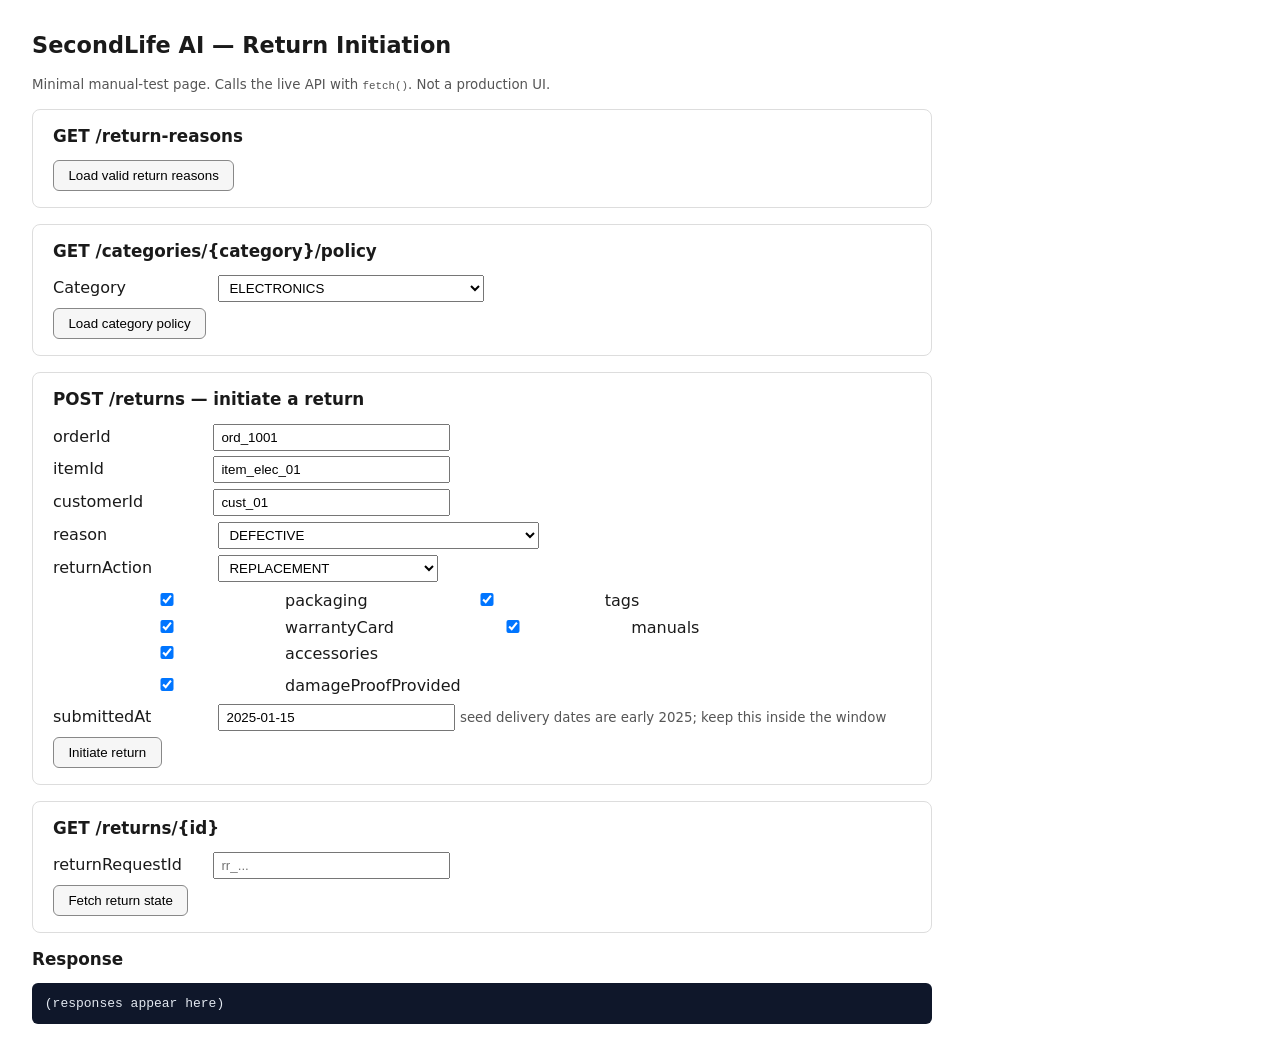
==== app/static/index.html @ 19097357 "first commit" ====
<!DOCTYPE html>
<html lang="en">
<head>
  <meta charset="utf-8" />
  <meta name="viewport" content="width=device-width, initial-scale=1" />
  <title>SecondLife AI — Return Initiation (manual test)</title>
  <style>
    body { font-family: system-ui, sans-serif; margin: 2rem; max-width: 900px; color: #1a1a1a; }
    h1 { font-size: 1.4rem; }
    section { border: 1px solid #ddd; border-radius: 8px; padding: 1rem 1.25rem; margin: 1rem 0; }
    h2 { font-size: 1.05rem; margin-top: 0; }
    label { display: inline-block; min-width: 160px; margin: 0.2rem 0; }
    input, select { padding: 0.25rem 0.4rem; min-width: 220px; }
    .row { margin: 0.35rem 0; }
    .checks label { min-width: 110px; }
    button { padding: 0.45rem 0.9rem; cursor: pointer; border-radius: 6px; border: 1px solid #888; background: #f6f6f6; }
    button:hover { background: #eee; }
    pre { background: #0f172a; color: #e2e8f0; padding: 0.8rem; border-radius: 6px; overflow: auto; max-height: 320px; }
    small { color: #555; }
  </style>
</head>
<body>
  <h1>SecondLife AI — Return Initiation</h1>
  <p><small>Minimal manual-test page. Calls the live API with <code>fetch()</code>. Not a production UI.</small></p>

  <section>
    <h2>GET /return-reasons</h2>
    <button onclick="getReasons()">Load valid return reasons</button>
  </section>

  <section>
    <h2>GET /categories/{category}/policy</h2>
    <div class="row">
      <label for="cat">Category</label>
      <select id="cat">
        <option>ELECTRONICS</option>
        <option>HOME_APPLIANCES</option>
        <option>FOOTWEAR</option>
        <option>MOBILES_LAPTOPS_ELECTRONICS</option>
        <option>CLOTHING_FOOTWEAR</option>
        <option>BOOKS</option>
        <option>HOME_KITCHEN_APPLIANCES</option>
        <option>GROCERY_PERISHABLES</option>
        <option>BEAUTY_PERSONAL_CARE</option>
        <option>SOFTWARE_VIDEO_GAMES_MUSIC</option>
      </select>
    </div>
    <button onclick="getPolicy()">Load category policy</button>
  </section>

  <section>
    <h2>POST /returns — initiate a return</h2>
    <div class="row"><label for="orderId">orderId</label><input id="orderId" value="ord_1001" /></div>
    <div class="row"><label for="itemId">itemId</label><input id="itemId" value="item_elec_01" /></div>
    <div class="row"><label for="customerId">customerId</label><input id="customerId" value="cust_01" /></div>
    <div class="row">
      <label for="reason">reason</label>
      <select id="reason">
        <option>DEFECTIVE</option>
        <option>DAMAGED_IN_TRANSIT</option>
        <option>MINOR_DEFECT</option>
        <option>COLOR_APPEARANCE_NOT_AS_EXPECTED</option>
        <option>WRONG_ITEM</option>
        <option>NOT_AS_DESCRIBED</option>
        <option>NO_LONGER_NEEDED</option>
        <option>SIZE_OR_FIT</option>
        <option>SPOILED_OR_EXPIRED</option>
      </select>
    </div>
    <div class="row">
      <label for="returnAction">returnAction</label>
      <select id="returnAction">
        <option>REPLACEMENT</option>
        <option>REFUND</option>
        <option>EXCHANGE</option>
      </select>
    </div>
    <div class="row checks">
      <label><input type="checkbox" id="packaging" checked /> packaging</label>
      <label><input type="checkbox" id="tags" checked /> tags</label>
      <label><input type="checkbox" id="warrantyCard" checked /> warrantyCard</label>
      <label><input type="checkbox" id="manuals" checked /> manuals</label>
      <label><input type="checkbox" id="accessories" checked /> accessories</label>
    </div>
    <div class="row">
      <label><input type="checkbox" id="damageProofProvided" checked /> damageProofProvided</label>
    </div>
    <div class="row">
      <label for="submittedAt">submittedAt</label>
      <input id="submittedAt" value="2025-01-15" />
      <small>seed delivery dates are early 2025; keep this inside the window</small>
    </div>
    <button onclick="postReturn()">Initiate return</button>
  </section>

  <section>
    <h2>GET /returns/{id}</h2>
    <div class="row"><label for="rrId">returnRequestId</label><input id="rrId" placeholder="rr_..." /></div>
    <button onclick="getReturn()">Fetch return state</button>
  </section>

  <h2>Response</h2>
  <pre id="out">(responses appear here)</pre>

  <script>
    const out = document.getElementById("out");
    function show(status, data) {
      out.textContent = "HTTP " + status + "\n" + JSON.stringify(data, null, 2);
    }
    async function call(method, url, body) {
      try {
        const opts = { method, headers: { "Content-Type": "application/json" } };
        if (body) opts.body = JSON.stringify(body);
        const res = await fetch(url, opts);
        const data = await res.json().catch(() => ({}));
        show(res.status, data);
        return { res, data };
      } catch (e) {
        out.textContent = "Request failed: " + e;
      }
    }
    function getReasons() { call("GET", "/return-reasons"); }
    function getPolicy() {
      const c = document.getElementById("cat").value;
      call("GET", "/categories/" + encodeURIComponent(c) + "/policy");
    }
    async function postReturn() {
      const body = {
        orderId: document.getElementById("orderId").value,
        itemId: document.getElementById("itemId").value,
        customerId: document.getElementById("customerId").value,
        reason: document.getElementById("reason").value,
        returnAction: document.getElementById("returnAction").value,
        validConditionConfirmed: {
          packaging: document.getElementById("packaging").checked,
          tags: document.getElementById("tags").checked,
          warrantyCard: document.getElementById("warrantyCard").checked,
          manuals: document.getElementById("manuals").checked,
          accessories: document.getElementById("accessories").checked
        },
        damageProofProvided: document.getElementById("damageProofProvided").checked,
        submittedAt: document.getElementById("submittedAt").value
      };
      const r = await call("POST", "/returns", body);
      if (r && r.data && r.data.returnRequestId) {
        document.getElementById("rrId").value = r.data.returnRequestId;
      }
    }
    function getReturn() {
      const id = document.getElementById("rrId").value;
      call("GET", "/returns/" + encodeURIComponent(id));
    }
  </script>
</body>
</html>
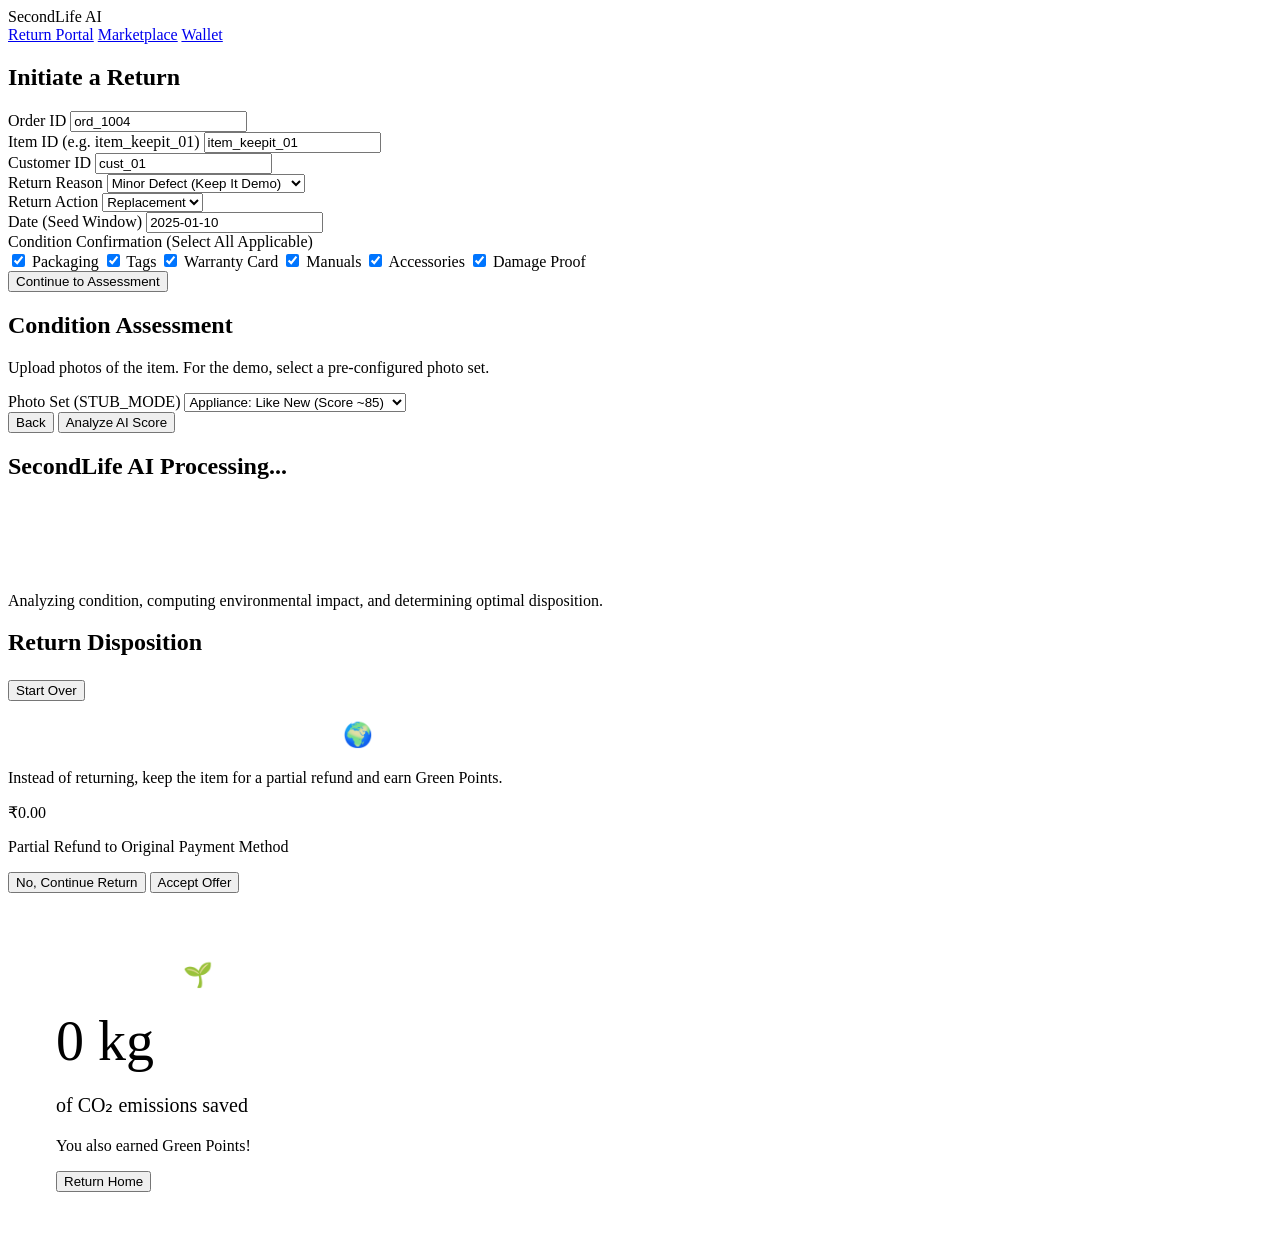
==== commit 48488870: "Complete backend implementation" ====
--- a/app/static/index.html
+++ b/app/static/index.html
@@ -3,153 +3,152 @@
 <head>
   <meta charset="utf-8" />
   <meta name="viewport" content="width=device-width, initial-scale=1" />
-  <title>SecondLife AI — Return Initiation (manual test)</title>
-  <style>
-    body { font-family: system-ui, sans-serif; margin: 2rem; max-width: 900px; color: #1a1a1a; }
-    h1 { font-size: 1.4rem; }
-    section { border: 1px solid #ddd; border-radius: 8px; padding: 1rem 1.25rem; margin: 1rem 0; }
-    h2 { font-size: 1.05rem; margin-top: 0; }
-    label { display: inline-block; min-width: 160px; margin: 0.2rem 0; }
-    input, select { padding: 0.25rem 0.4rem; min-width: 220px; }
-    .row { margin: 0.35rem 0; }
-    .checks label { min-width: 110px; }
-    button { padding: 0.45rem 0.9rem; cursor: pointer; border-radius: 6px; border: 1px solid #888; background: #f6f6f6; }
-    button:hover { background: #eee; }
-    pre { background: #0f172a; color: #e2e8f0; padding: 0.8rem; border-radius: 6px; overflow: auto; max-height: 320px; }
-    small { color: #555; }
-  </style>
+  <title>SecondLife AI — Return Portal</title>
+  <link href="https://fonts.googleapis.com/css2?family=Inter:wght@400;500;600&family=Outfit:wght@600;700&display=swap" rel="stylesheet">
+  <link rel="stylesheet" href="/static/css/styles.css" />
 </head>
 <body>
-  <h1>SecondLife AI — Return Initiation</h1>
-  <p><small>Minimal manual-test page. Calls the live API with <code>fetch()</code>. Not a production UI.</small></p>
+  <nav class="navbar">
+    <div class="brand">SecondLife <span>AI</span></div>
+    <div class="nav-links">
+      <a href="/" class="active">Return Portal</a>
+      <a href="/static/marketplace.html">Marketplace</a>
+      <a href="/static/wallet.html">Wallet</a>
+    </div>
+  </nav>
 
-  <section>
-    <h2>GET /return-reasons</h2>
-    <button onclick="getReasons()">Load valid return reasons</button>
-  </section>
+  <div class="container" id="app">
+    <div class="glass-panel" id="wizard-container">
+      
+      <!-- Step 1: Initiation -->
+      <div id="step-1" class="animate-fade-in">
+        <h2 class="mb-4">Initiate a Return</h2>
+        <div class="grid-2">
+          <div class="form-group">
+            <label>Order ID</label>
+            <input type="text" id="orderId" value="ord_1004" />
+          </div>
+          <div class="form-group">
+            <label>Item ID (e.g. item_keepit_01)</label>
+            <input type="text" id="itemId" value="item_keepit_01" />
+          </div>
+        </div>
+        <div class="grid-2">
+          <div class="form-group">
+            <label>Customer ID</label>
+            <input type="text" id="customerId" value="cust_01" />
+          </div>
+          <div class="form-group">
+            <label>Return Reason</label>
+            <select id="reason">
+              <option value="MINOR_DEFECT">Minor Defect (Keep It Demo)</option>
+              <option value="DEFECTIVE">Defective (Warehouse Demo)</option>
+              <option value="SIZE_OR_FIT">Size or Fit (Donation Demo)</option>
+            </select>
+          </div>
+        </div>
+        <div class="grid-2">
+          <div class="form-group">
+            <label>Return Action</label>
+            <select id="returnAction">
+              <option value="REPLACEMENT">Replacement</option>
+              <option value="REFUND">Refund</option>
+            </select>
+          </div>
+          <div class="form-group">
+            <label>Date (Seed Window)</label>
+            <input type="text" id="submittedAt" value="2025-01-10" />
+          </div>
+        </div>
+        <div class="form-group mt-4">
+          <label>Condition Confirmation (Select All Applicable)</label>
+          <div class="checkbox-grid checks">
+            <label class="checkbox-label"><input type="checkbox" id="packaging" checked /> Packaging</label>
+            <label class="checkbox-label"><input type="checkbox" id="tags" checked /> Tags</label>
+            <label class="checkbox-label"><input type="checkbox" id="warrantyCard" checked /> Warranty Card</label>
+            <label class="checkbox-label"><input type="checkbox" id="manuals" checked /> Manuals</label>
+            <label class="checkbox-label"><input type="checkbox" id="accessories" checked /> Accessories</label>
+            <label class="checkbox-label"><input type="checkbox" id="damageProofProvided" checked /> Damage Proof</label>
+          </div>
+        </div>
+        <div class="mt-6 text-center">
+          <button class="btn btn-primary" onclick="initiateReturn()">Continue to Assessment</button>
+        </div>
+      </div>
 
-  <section>
-    <h2>GET /categories/{category}/policy</h2>
-    <div class="row">
-      <label for="cat">Category</label>
-      <select id="cat">
-        <option>ELECTRONICS</option>
-        <option>HOME_APPLIANCES</option>
-        <option>FOOTWEAR</option>
-        <option>MOBILES_LAPTOPS_ELECTRONICS</option>
-        <option>CLOTHING_FOOTWEAR</option>
-        <option>BOOKS</option>
-        <option>HOME_KITCHEN_APPLIANCES</option>
-        <option>GROCERY_PERISHABLES</option>
-        <option>BEAUTY_PERSONAL_CARE</option>
-        <option>SOFTWARE_VIDEO_GAMES_MUSIC</option>
-      </select>
+      <!-- Step 2: Assessment -->
+      <div id="step-2" class="hidden animate-fade-in">
+        <h2 class="mb-4">Condition Assessment</h2>
+        <p class="mb-4 text-secondary">Upload photos of the item. For the demo, select a pre-configured photo set.</p>
+        <div class="form-group">
+          <label>Photo Set (STUB_MODE)</label>
+          <select id="photoSet">
+            <option value="photos_appl_likenew">Appliance: Like New (Score ~85)</option>
+            <option value="photos_elec_pristine">Electronics: Pristine (Score ~95)</option>
+            <option value="photos_foot_worn">Footwear: Worn/Dirty (Score ~20)</option>
+          </select>
+        </div>
+        <div class="mt-6 flex justify-between">
+          <button class="btn btn-outline" onclick="showStep(1)">Back</button>
+          <button class="btn btn-primary" onclick="submitAssessment()">Analyze AI Score</button>
+        </div>
+      </div>
+
+      <!-- Step 3: Processing -->
+      <div id="step-3" class="hidden animate-fade-in text-center">
+        <h2 class="mb-4">SecondLife AI Processing...</h2>
+        <div class="loader" style="margin: 2rem auto; width: 48px; height: 48px;"></div>
+        <p class="text-secondary">Analyzing condition, computing environmental impact, and determining optimal disposition.</p>
+      </div>
+
+      <!-- Step 4: Decision / Keep It Offer -->
+      <div id="step-4" class="hidden animate-fade-in">
+        <!-- Normal Decision View -->
+        <div id="decision-view" class="hidden text-center">
+          <h2 class="mb-4">Return Disposition</h2>
+          <div class="glass-panel" style="background: rgba(139, 92, 246, 0.1); border-color: var(--accent-purple);">
+            <h3 id="disposition-text" style="color: var(--accent-purple); font-size: 1.5rem;" class="mb-2"></h3>
+            <p id="decision-desc" class="text-secondary"></p>
+          </div>
+          <div class="mt-6">
+            <button class="btn btn-outline" onclick="location.reload()">Start Over</button>
+          </div>
+        </div>
+
+        <!-- Keep It Offer View -->
+        <div id="keep-it-view" class="hidden">
+          <div class="impact-card glass-panel animate-fade-in mb-6">
+            <h2 style="color: #fff">Wait! Keep It & Save the Planet 🌍</h2>
+            <p class="text-secondary mt-2">Instead of returning, keep the item for a partial refund and earn Green Points.</p>
+            <div class="impact-value" id="offer-amount">₹0.00</div>
+            <p>Partial Refund to Original Payment Method</p>
+          </div>
+          <div class="flex justify-between gap-4 mt-6">
+            <button class="btn btn-outline" style="flex:1" onclick="declineKeepIt()">No, Continue Return</button>
+            <button class="btn btn-success" style="flex:1" onclick="acceptKeepIt()">Accept Offer</button>
+          </div>
+        </div>
+      </div>
+
+      <!-- Step 5: Carbon Impact Card -->
+      <div id="step-5" class="hidden animate-fade-in">
+        <div class="impact-card glass-panel" style="padding: 3rem;">
+          <h2 style="color: #fff">Thank You! 🌱</h2>
+          <div class="impact-value" id="carbon-saved" style="font-size: 3.5rem;">0 kg</div>
+          <p style="font-size: 1.25rem;">of CO₂ emissions saved</p>
+          <div class="mt-6">
+            <p class="text-secondary">You also earned <span id="points-earned" style="color: var(--accent-green); font-weight: bold;"></span> Green Points!</p>
+          </div>
+          <div class="mt-6">
+            <button class="btn btn-outline" onclick="location.reload()">Return Home</button>
+          </div>
+        </div>
+      </div>
+
     </div>
-    <button onclick="getPolicy()">Load category policy</button>
-  </section>
+  </div>
 
-  <section>
-    <h2>POST /returns — initiate a return</h2>
-    <div class="row"><label for="orderId">orderId</label><input id="orderId" value="ord_1001" /></div>
-    <div class="row"><label for="itemId">itemId</label><input id="itemId" value="item_elec_01" /></div>
-    <div class="row"><label for="customerId">customerId</label><input id="customerId" value="cust_01" /></div>
-    <div class="row">
-      <label for="reason">reason</label>
-      <select id="reason">
-        <option>DEFECTIVE</option>
-        <option>DAMAGED_IN_TRANSIT</option>
-        <option>MINOR_DEFECT</option>
-        <option>COLOR_APPEARANCE_NOT_AS_EXPECTED</option>
-        <option>WRONG_ITEM</option>
-        <option>NOT_AS_DESCRIBED</option>
-        <option>NO_LONGER_NEEDED</option>
-        <option>SIZE_OR_FIT</option>
-        <option>SPOILED_OR_EXPIRED</option>
-      </select>
-    </div>
-    <div class="row">
-      <label for="returnAction">returnAction</label>
-      <select id="returnAction">
-        <option>REPLACEMENT</option>
-        <option>REFUND</option>
-        <option>EXCHANGE</option>
-      </select>
-    </div>
-    <div class="row checks">
-      <label><input type="checkbox" id="packaging" checked /> packaging</label>
-      <label><input type="checkbox" id="tags" checked /> tags</label>
-      <label><input type="checkbox" id="warrantyCard" checked /> warrantyCard</label>
-      <label><input type="checkbox" id="manuals" checked /> manuals</label>
-      <label><input type="checkbox" id="accessories" checked /> accessories</label>
-    </div>
-    <div class="row">
-      <label><input type="checkbox" id="damageProofProvided" checked /> damageProofProvided</label>
-    </div>
-    <div class="row">
-      <label for="submittedAt">submittedAt</label>
-      <input id="submittedAt" value="2025-01-15" />
-      <small>seed delivery dates are early 2025; keep this inside the window</small>
-    </div>
-    <button onclick="postReturn()">Initiate return</button>
-  </section>
-
-  <section>
-    <h2>GET /returns/{id}</h2>
-    <div class="row"><label for="rrId">returnRequestId</label><input id="rrId" placeholder="rr_..." /></div>
-    <button onclick="getReturn()">Fetch return state</button>
-  </section>
-
-  <h2>Response</h2>
-  <pre id="out">(responses appear here)</pre>
-
-  <script>
-    const out = document.getElementById("out");
-    function show(status, data) {
-      out.textContent = "HTTP " + status + "\n" + JSON.stringify(data, null, 2);
-    }
-    async function call(method, url, body) {
-      try {
-        const opts = { method, headers: { "Content-Type": "application/json" } };
-        if (body) opts.body = JSON.stringify(body);
-        const res = await fetch(url, opts);
-        const data = await res.json().catch(() => ({}));
-        show(res.status, data);
-        return { res, data };
-      } catch (e) {
-        out.textContent = "Request failed: " + e;
-      }
-    }
-    function getReasons() { call("GET", "/return-reasons"); }
-    function getPolicy() {
-      const c = document.getElementById("cat").value;
-      call("GET", "/categories/" + encodeURIComponent(c) + "/policy");
-    }
-    async function postReturn() {
-      const body = {
-        orderId: document.getElementById("orderId").value,
-        itemId: document.getElementById("itemId").value,
-        customerId: document.getElementById("customerId").value,
-        reason: document.getElementById("reason").value,
-        returnAction: document.getElementById("returnAction").value,
-        validConditionConfirmed: {
-          packaging: document.getElementById("packaging").checked,
-          tags: document.getElementById("tags").checked,
-          warrantyCard: document.getElementById("warrantyCard").checked,
-          manuals: document.getElementById("manuals").checked,
-          accessories: document.getElementById("accessories").checked
-        },
-        damageProofProvided: document.getElementById("damageProofProvided").checked,
-        submittedAt: document.getElementById("submittedAt").value
-      };
-      const r = await call("POST", "/returns", body);
-      if (r && r.data && r.data.returnRequestId) {
-        document.getElementById("rrId").value = r.data.returnRequestId;
-      }
-    }
-    function getReturn() {
-      const id = document.getElementById("rrId").value;
-      call("GET", "/returns/" + encodeURIComponent(id));
-    }
-  </script>
+  <script src="/static/js/api.js"></script>
+  <script src="/static/js/wizard.js"></script>
 </body>
 </html>
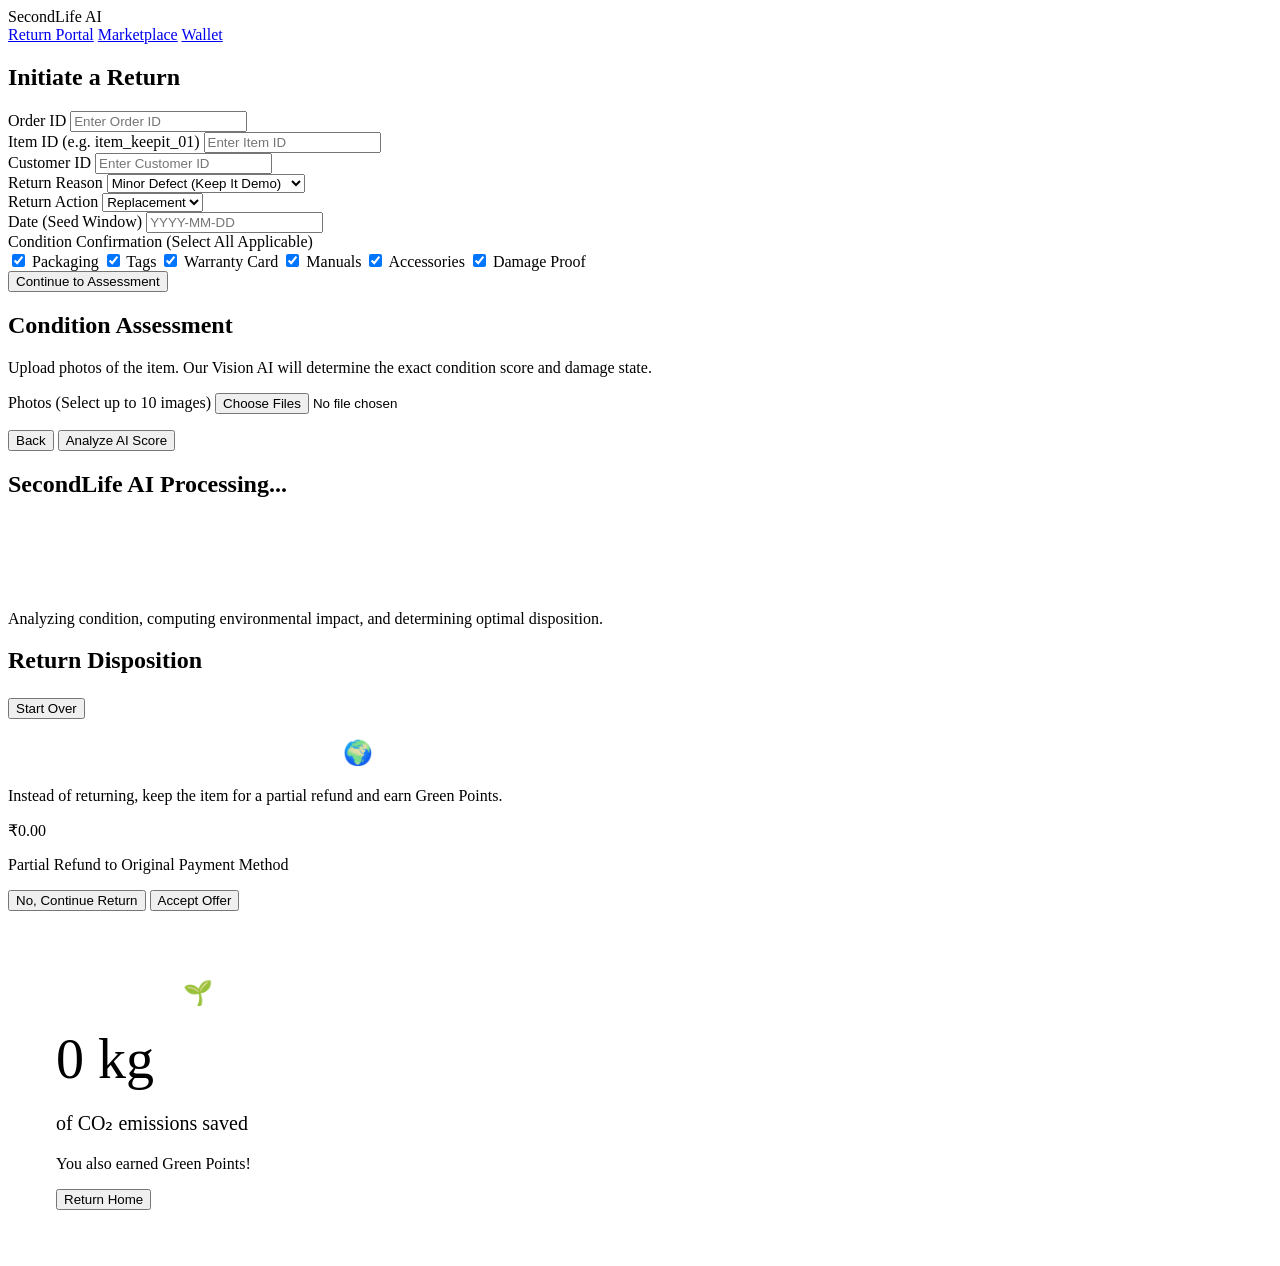
==== commit f8f46492: "feat: integrate live gpt-4o-mini vision models, add photo upload UI, and fix test suite" ====
--- a/app/static/index.html
+++ b/app/static/index.html
@@ -26,17 +26,17 @@
         <div class="grid-2">
           <div class="form-group">
             <label>Order ID</label>
-            <input type="text" id="orderId" value="ord_1004" />
+            <input type="text" id="orderId" placeholder="Enter Order ID" />
           </div>
           <div class="form-group">
             <label>Item ID (e.g. item_keepit_01)</label>
-            <input type="text" id="itemId" value="item_keepit_01" />
+            <input type="text" id="itemId" placeholder="Enter Item ID" />
           </div>
         </div>
         <div class="grid-2">
           <div class="form-group">
             <label>Customer ID</label>
-            <input type="text" id="customerId" value="cust_01" />
+            <input type="text" id="customerId" placeholder="Enter Customer ID" />
           </div>
           <div class="form-group">
             <label>Return Reason</label>
@@ -57,7 +57,7 @@
           </div>
           <div class="form-group">
             <label>Date (Seed Window)</label>
-            <input type="text" id="submittedAt" value="2025-01-10" />
+            <input type="text" id="submittedAt" placeholder="YYYY-MM-DD" />
           </div>
         </div>
         <div class="form-group mt-4">
@@ -79,14 +79,11 @@
       <!-- Step 2: Assessment -->
       <div id="step-2" class="hidden animate-fade-in">
         <h2 class="mb-4">Condition Assessment</h2>
-        <p class="mb-4 text-secondary">Upload photos of the item. For the demo, select a pre-configured photo set.</p>
+        <p class="mb-4 text-secondary">Upload photos of the item. Our Vision AI will determine the exact condition score and damage state.</p>
         <div class="form-group">
-          <label>Photo Set (STUB_MODE)</label>
-          <select id="photoSet">
-            <option value="photos_appl_likenew">Appliance: Like New (Score ~85)</option>
-            <option value="photos_elec_pristine">Electronics: Pristine (Score ~95)</option>
-            <option value="photos_foot_worn">Footwear: Worn/Dirty (Score ~20)</option>
-          </select>
+          <label>Photos (Select up to 10 images)</label>
+          <input type="file" id="photos" accept="image/jpeg,image/png,image/webp" multiple />
+          <div id="photo-preview" style="display: flex; gap: 0.5rem; margin-top: 1rem; flex-wrap: wrap;"></div>
         </div>
         <div class="mt-6 flex justify-between">
           <button class="btn btn-outline" onclick="showStep(1)">Back</button>
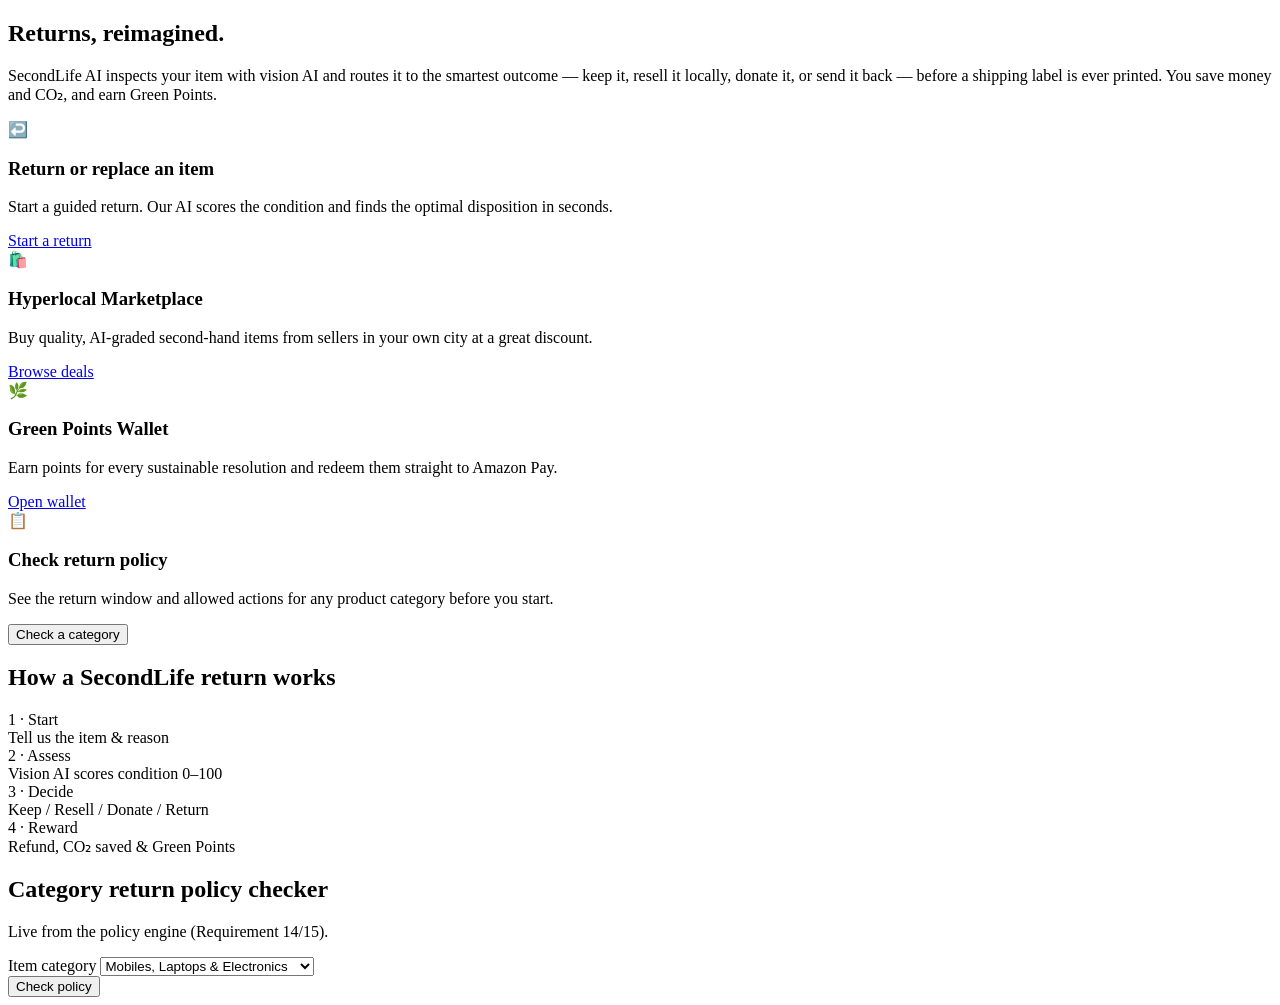
==== commit 14c98cb1: "Added more functionalities" ====
--- a/app/static/index.html
+++ b/app/static/index.html
@@ -3,149 +3,110 @@
 <head>
   <meta charset="utf-8" />
   <meta name="viewport" content="width=device-width, initial-scale=1" />
-  <title>SecondLife AI — Return Portal</title>
-  <link href="https://fonts.googleapis.com/css2?family=Inter:wght@400;500;600&family=Outfit:wght@600;700&display=swap" rel="stylesheet">
+  <title>SecondLife AI — Smarter, greener returns</title>
   <link rel="stylesheet" href="/static/css/styles.css" />
 </head>
 <body>
-  <nav class="navbar">
-    <div class="brand">SecondLife <span>AI</span></div>
-    <div class="nav-links">
-      <a href="/" class="active">Return Portal</a>
-      <a href="/static/marketplace.html">Marketplace</a>
-      <a href="/static/wallet.html">Wallet</a>
+  <div class="wrap">
+    <section class="hero">
+      <h1>Returns, reimagined.</h1>
+      <p>
+        SecondLife AI inspects your item with vision AI and routes it to the smartest
+        outcome — keep it, resell it locally, donate it, or send it back — before a
+        shipping label is ever printed. You save money and CO₂, and earn Green Points.
+      </p>
+    </section>
+
+    <div class="tiles" style="margin-bottom:18px;">
+      <div class="tile">
+        <div class="ico">↩️</div>
+        <h3>Return or replace an item</h3>
+        <p>Start a guided return. Our AI scores the condition and finds the optimal disposition in seconds.</p>
+        <a class="btn btn-primary" href="/static/return.html">Start a return</a>
+      </div>
+      <div class="tile">
+        <div class="ico">🛍️</div>
+        <h3>Hyperlocal Marketplace</h3>
+        <p>Buy quality, AI-graded second-hand items from sellers in your own city at a great discount.</p>
+        <a class="btn btn-cta" href="/static/marketplace.html">Browse deals</a>
+      </div>
+      <div class="tile">
+        <div class="ico">🌿</div>
+        <h3>Green Points Wallet</h3>
+        <p>Earn points for every sustainable resolution and redeem them straight to Amazon Pay.</p>
+        <a class="btn" href="/static/wallet.html">Open wallet</a>
+      </div>
+      <div class="tile">
+        <div class="ico">📋</div>
+        <h3>Check return policy</h3>
+        <p>See the return window and allowed actions for any product category before you start.</p>
+        <button class="btn" onclick="document.getElementById('policy-card').scrollIntoView({behavior:'smooth'})">Check a category</button>
+      </div>
     </div>
-  </nav>
 
-  <div class="container" id="app">
-    <div class="glass-panel" id="wizard-container">
-      
-      <!-- Step 1: Initiation -->
-      <div id="step-1" class="animate-fade-in">
-        <h2 class="mb-4">Initiate a Return</h2>
-        <div class="grid-2">
-          <div class="form-group">
-            <label>Order ID</label>
-            <input type="text" id="orderId" placeholder="Enter Order ID" />
-          </div>
-          <div class="form-group">
-            <label>Item ID (e.g. item_keepit_01)</label>
-            <input type="text" id="itemId" placeholder="Enter Item ID" />
-          </div>
+    <div class="card">
+      <div class="card-head"><h2>How a SecondLife return works</h2></div>
+      <div class="stats">
+        <div class="stat"><div class="n">1 · Start</div><div class="l">Tell us the item &amp; reason</div></div>
+        <div class="stat"><div class="n">2 · Assess</div><div class="l">Vision AI scores condition 0–100</div></div>
+        <div class="stat"><div class="n">3 · Decide</div><div class="l">Keep / Resell / Donate / Return</div></div>
+        <div class="stat"><div class="n">4 · Reward</div><div class="l">Refund, CO₂ saved &amp; Green Points</div></div>
+      </div>
+    </div>
+
+    <div class="card" id="policy-card">
+      <div class="card-head">
+        <h2>Category return policy checker</h2>
+        <p class="muted">Live from the policy engine (Requirement 14/15).</p>
+      </div>
+      <div class="row wrap-row">
+        <div class="field" style="margin:0; min-width:280px; flex:1;">
+          <label for="polCat">Item category</label>
+          <select id="polCat">
+            <option value="MOBILES_LAPTOPS_ELECTRONICS">Mobiles, Laptops &amp; Electronics</option>
+            <option value="CLOTHING_FOOTWEAR">Clothing &amp; Footwear</option>
+            <option value="BOOKS">Books</option>
+            <option value="HOME_KITCHEN_APPLIANCES">Home &amp; Kitchen Appliances</option>
+            <option value="GROCERY_PERISHABLES">Grocery &amp; Perishables</option>
+            <option value="BEAUTY_PERSONAL_CARE">Beauty &amp; Personal Care</option>
+            <option value="SOFTWARE_VIDEO_GAMES_MUSIC">Software, Video Games &amp; Music</option>
+          </select>
         </div>
-        <div class="grid-2">
-          <div class="form-group">
-            <label>Customer ID</label>
-            <input type="text" id="customerId" placeholder="Enter Customer ID" />
-          </div>
-          <div class="form-group">
-            <label>Return Reason</label>
-            <select id="reason">
-              <option value="MINOR_DEFECT">Minor Defect (Keep It Demo)</option>
-              <option value="DEFECTIVE">Defective (Warehouse Demo)</option>
-              <option value="SIZE_OR_FIT">Size or Fit (Donation Demo)</option>
-            </select>
-          </div>
-        </div>
-        <div class="grid-2">
-          <div class="form-group">
-            <label>Return Action</label>
-            <select id="returnAction">
-              <option value="REPLACEMENT">Replacement</option>
-              <option value="REFUND">Refund</option>
-            </select>
-          </div>
-          <div class="form-group">
-            <label>Date (Seed Window)</label>
-            <input type="text" id="submittedAt" placeholder="YYYY-MM-DD" />
-          </div>
-        </div>
-        <div class="form-group mt-4">
-          <label>Condition Confirmation (Select All Applicable)</label>
-          <div class="checkbox-grid checks">
-            <label class="checkbox-label"><input type="checkbox" id="packaging" checked /> Packaging</label>
-            <label class="checkbox-label"><input type="checkbox" id="tags" checked /> Tags</label>
-            <label class="checkbox-label"><input type="checkbox" id="warrantyCard" checked /> Warranty Card</label>
-            <label class="checkbox-label"><input type="checkbox" id="manuals" checked /> Manuals</label>
-            <label class="checkbox-label"><input type="checkbox" id="accessories" checked /> Accessories</label>
-            <label class="checkbox-label"><input type="checkbox" id="damageProofProvided" checked /> Damage Proof</label>
-          </div>
-        </div>
-        <div class="mt-6 text-center">
-          <button class="btn btn-primary" onclick="initiateReturn()">Continue to Assessment</button>
-        </div>
+        <button class="btn btn-primary" style="align-self:flex-end;" onclick="checkPolicy()">Check policy</button>
       </div>
-
-      <!-- Step 2: Assessment -->
-      <div id="step-2" class="hidden animate-fade-in">
-        <h2 class="mb-4">Condition Assessment</h2>
-        <p class="mb-4 text-secondary">Upload photos of the item. Our Vision AI will determine the exact condition score and damage state.</p>
-        <div class="form-group">
-          <label>Photos (Select up to 10 images)</label>
-          <input type="file" id="photos" accept="image/jpeg,image/png,image/webp" multiple />
-          <div id="photo-preview" style="display: flex; gap: 0.5rem; margin-top: 1rem; flex-wrap: wrap;"></div>
-        </div>
-        <div class="mt-6 flex justify-between">
-          <button class="btn btn-outline" onclick="showStep(1)">Back</button>
-          <button class="btn btn-primary" onclick="submitAssessment()">Analyze AI Score</button>
-        </div>
-      </div>
-
-      <!-- Step 3: Processing -->
-      <div id="step-3" class="hidden animate-fade-in text-center">
-        <h2 class="mb-4">SecondLife AI Processing...</h2>
-        <div class="loader" style="margin: 2rem auto; width: 48px; height: 48px;"></div>
-        <p class="text-secondary">Analyzing condition, computing environmental impact, and determining optimal disposition.</p>
-      </div>
-
-      <!-- Step 4: Decision / Keep It Offer -->
-      <div id="step-4" class="hidden animate-fade-in">
-        <!-- Normal Decision View -->
-        <div id="decision-view" class="hidden text-center">
-          <h2 class="mb-4">Return Disposition</h2>
-          <div class="glass-panel" style="background: rgba(139, 92, 246, 0.1); border-color: var(--accent-purple);">
-            <h3 id="disposition-text" style="color: var(--accent-purple); font-size: 1.5rem;" class="mb-2"></h3>
-            <p id="decision-desc" class="text-secondary"></p>
-          </div>
-          <div class="mt-6">
-            <button class="btn btn-outline" onclick="location.reload()">Start Over</button>
-          </div>
-        </div>
-
-        <!-- Keep It Offer View -->
-        <div id="keep-it-view" class="hidden">
-          <div class="impact-card glass-panel animate-fade-in mb-6">
-            <h2 style="color: #fff">Wait! Keep It & Save the Planet 🌍</h2>
-            <p class="text-secondary mt-2">Instead of returning, keep the item for a partial refund and earn Green Points.</p>
-            <div class="impact-value" id="offer-amount">₹0.00</div>
-            <p>Partial Refund to Original Payment Method</p>
-          </div>
-          <div class="flex justify-between gap-4 mt-6">
-            <button class="btn btn-outline" style="flex:1" onclick="declineKeepIt()">No, Continue Return</button>
-            <button class="btn btn-success" style="flex:1" onclick="acceptKeepIt()">Accept Offer</button>
-          </div>
-        </div>
-      </div>
-
-      <!-- Step 5: Carbon Impact Card -->
-      <div id="step-5" class="hidden animate-fade-in">
-        <div class="impact-card glass-panel" style="padding: 3rem;">
-          <h2 style="color: #fff">Thank You! 🌱</h2>
-          <div class="impact-value" id="carbon-saved" style="font-size: 3.5rem;">0 kg</div>
-          <p style="font-size: 1.25rem;">of CO₂ emissions saved</p>
-          <div class="mt-6">
-            <p class="text-secondary">You also earned <span id="points-earned" style="color: var(--accent-green); font-weight: bold;"></span> Green Points!</p>
-          </div>
-          <div class="mt-6">
-            <button class="btn btn-outline" onclick="location.reload()">Return Home</button>
-          </div>
-        </div>
-      </div>
-
+      <div id="polResult" class="mt-2"></div>
     </div>
   </div>
 
   <script src="/static/js/api.js"></script>
-  <script src="/static/js/wizard.js"></script>
+  <script>
+    renderChrome("home");
+
+    async function checkPolicy() {
+      const cat = document.getElementById("polCat").value;
+      const out = document.getElementById("polResult");
+      out.innerHTML = '<span class="spinner"></span>';
+      try {
+        const p = await api(`/categories/${cat}/policy`);
+        const actions = (p.allowableActions || []).map((a) => `<span class="badge">${pretty(a)}</span>`).join(" ") || '<span class="muted">None (non-returnable)</span>';
+        out.innerHTML = `
+          <div class="alert ${p.returnable ? "alert-success" : "alert-warn"}">
+            <span class="ico">${p.returnable ? "✅" : "⚠️"}</span>
+            <div>
+              <strong>${esc(p.displayName)}</strong> —
+              ${p.returnable ? "Returnable" : "Non-returnable"}.
+              <div class="mt-1 tiny">
+                Return window: <strong>${p.windowDays != null ? p.windowDays + " days" : "—"}</strong> ·
+                Damage proof required: <strong>${p.requiresDamageProof ? "Yes" : "No"}</strong>
+              </div>
+              <div class="mt-1">Allowed actions: ${actions}</div>
+              <div class="mt-1 tiny">Eligibility: ${esc(p.eligibilityCondition || "—")}</div>
+            </div>
+          </div>`;
+      } catch (e) {
+        out.innerHTML = "";
+      }
+    }
+  </script>
 </body>
 </html>
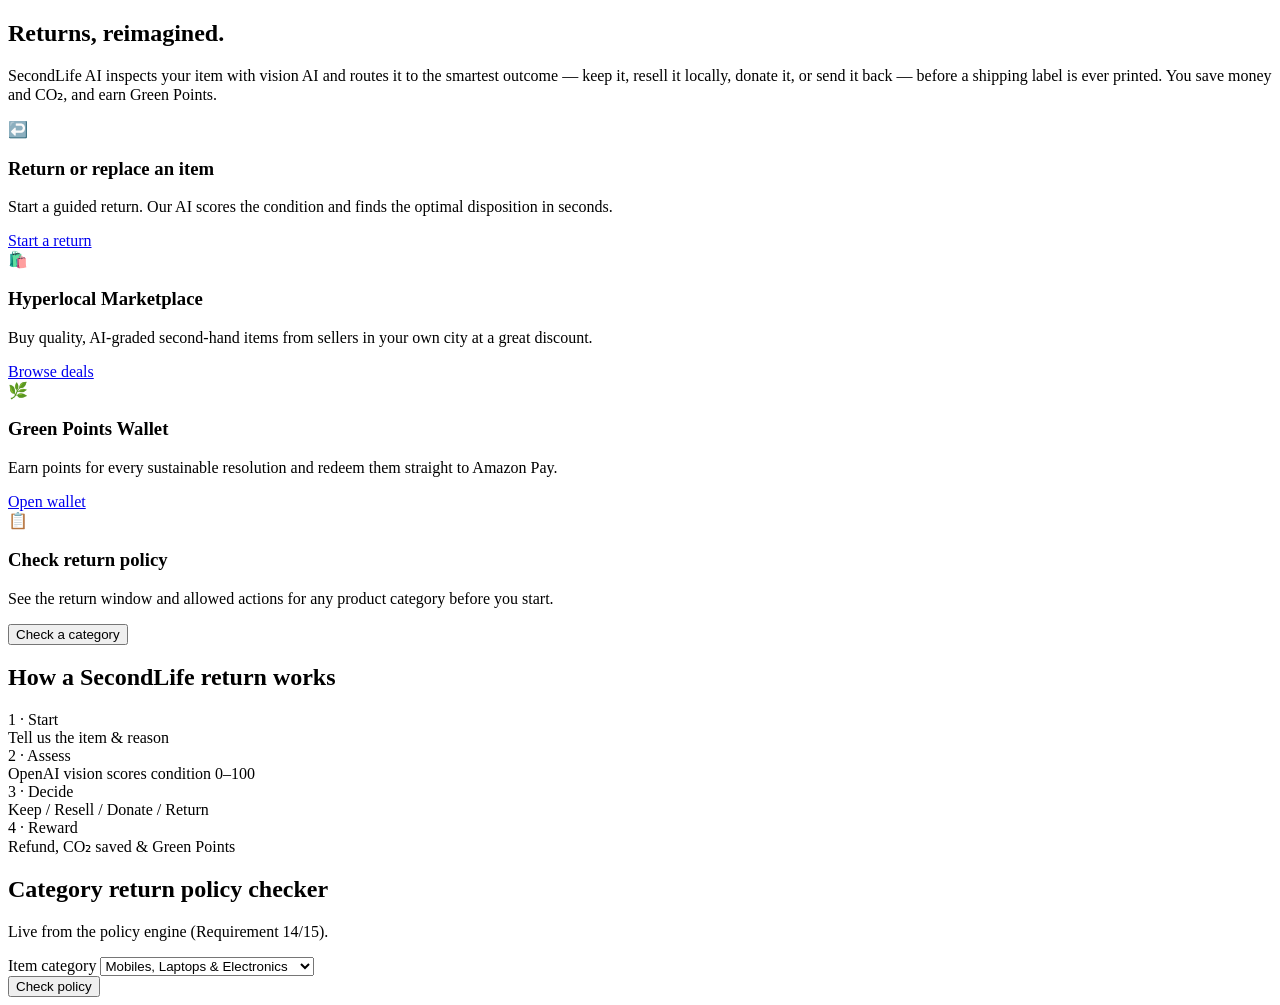
==== commit 8c462836: "More better" ====
--- a/app/static/index.html
+++ b/app/static/index.html
@@ -48,7 +48,7 @@
       <div class="card-head"><h2>How a SecondLife return works</h2></div>
       <div class="stats">
         <div class="stat"><div class="n">1 · Start</div><div class="l">Tell us the item &amp; reason</div></div>
-        <div class="stat"><div class="n">2 · Assess</div><div class="l">Vision AI scores condition 0–100</div></div>
+        <div class="stat"><div class="n">2 · Assess</div><div class="l">OpenAI vision scores condition 0–100</div></div>
         <div class="stat"><div class="n">3 · Decide</div><div class="l">Keep / Resell / Donate / Return</div></div>
         <div class="stat"><div class="n">4 · Reward</div><div class="l">Refund, CO₂ saved &amp; Green Points</div></div>
       </div>
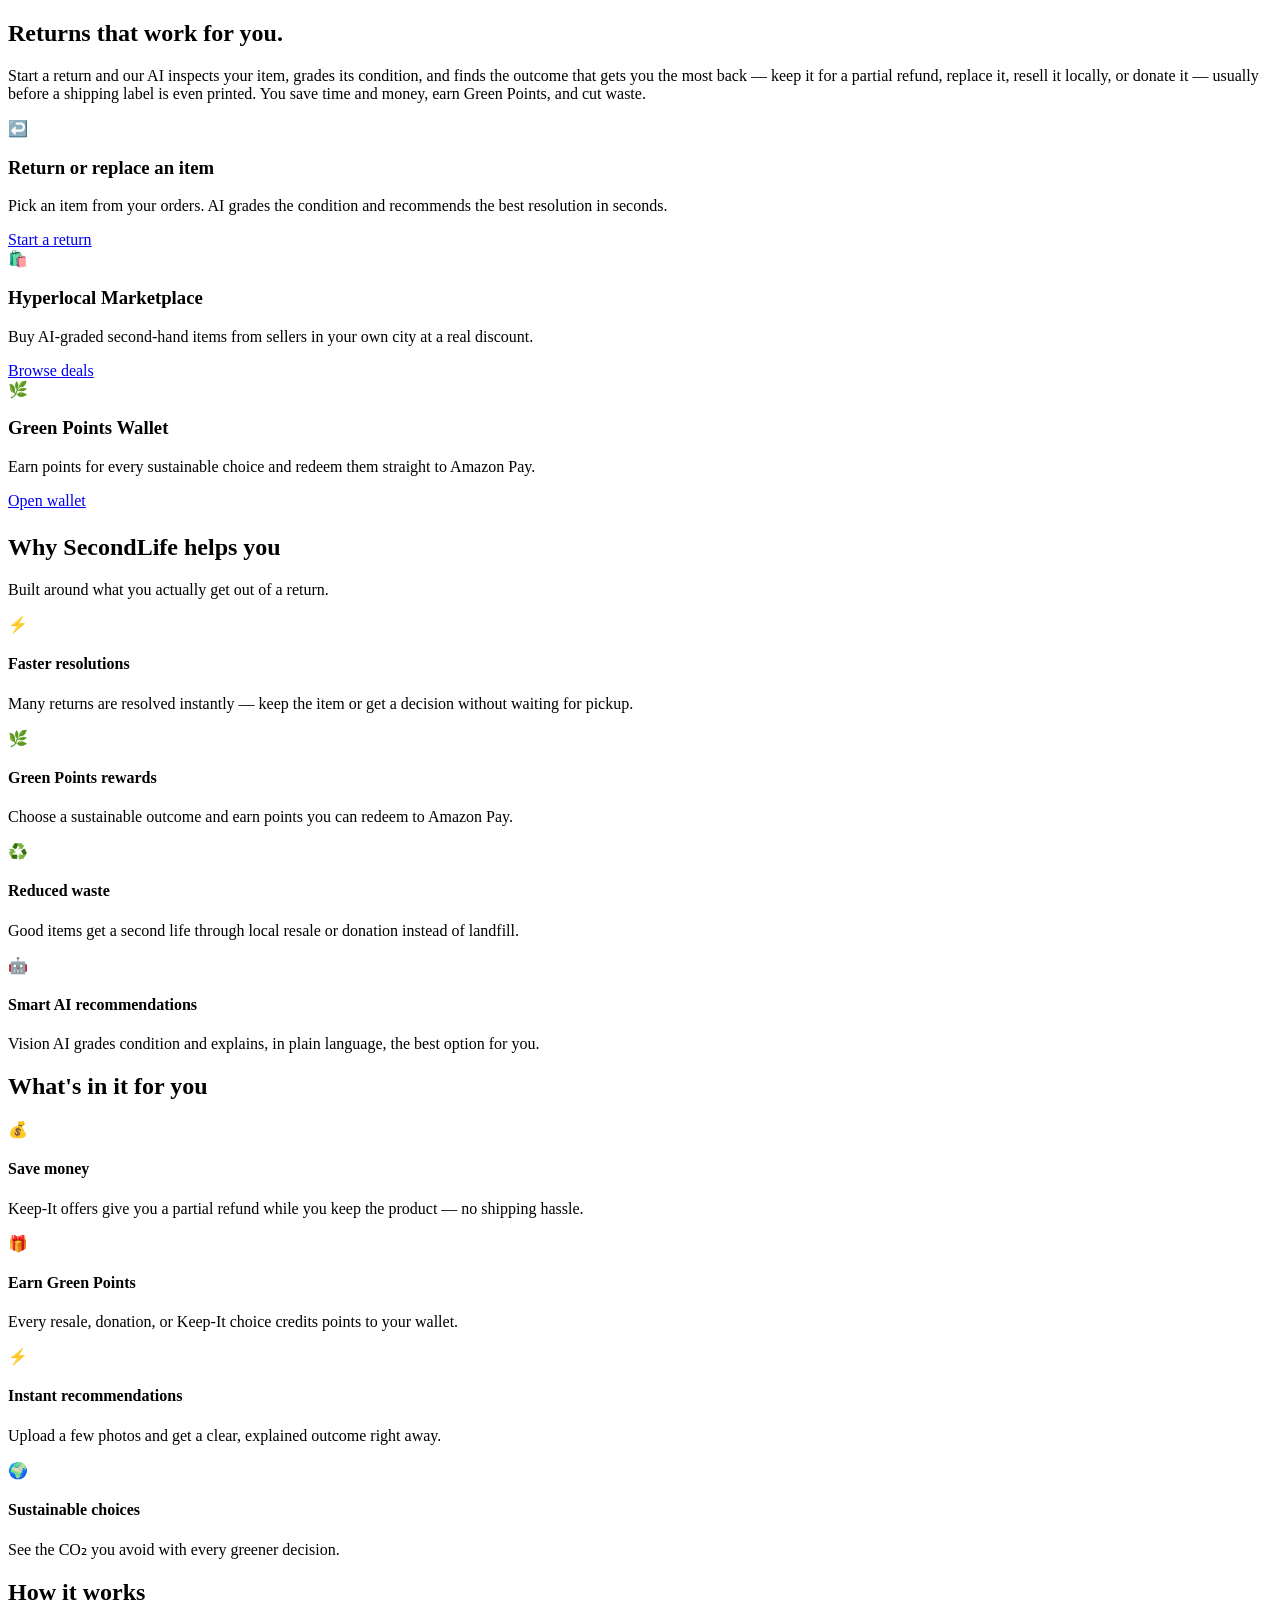
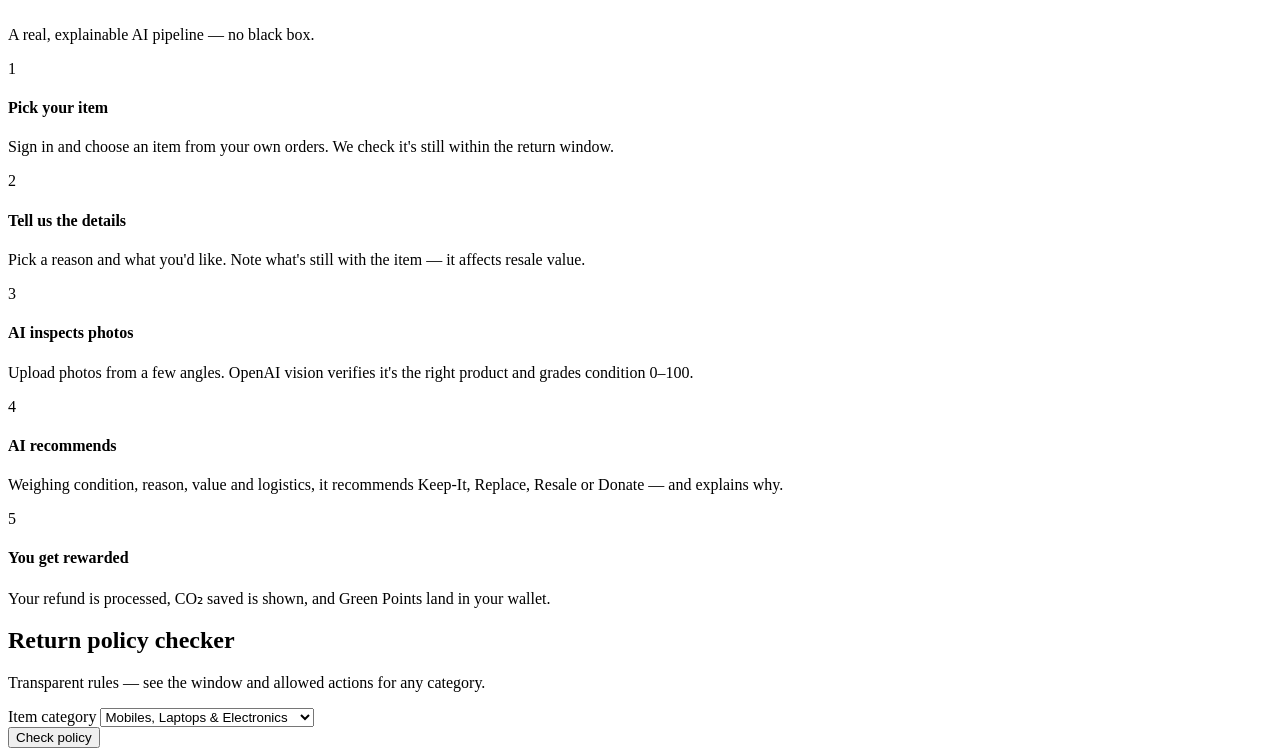
==== commit aedca3b1: "Final UIUX" ====
--- a/app/static/index.html
+++ b/app/static/index.html
@@ -9,55 +9,75 @@
 <body>
   <div class="wrap">
     <section class="hero">
-      <h1>Returns, reimagined.</h1>
+      <h1>Returns that work for you.</h1>
       <p>
-        SecondLife AI inspects your item with vision AI and routes it to the smartest
-        outcome — keep it, resell it locally, donate it, or send it back — before a
-        shipping label is ever printed. You save money and CO₂, and earn Green Points.
+        Start a return and our AI inspects your item, grades its condition, and finds the
+        outcome that gets you the most back — keep it for a partial refund, replace it,
+        resell it locally, or donate it — usually before a shipping label is even printed.
+        You save time and money, earn Green Points, and cut waste.
       </p>
     </section>
 
-    <div class="tiles" style="margin-bottom:18px;">
+    <div class="tiles" style="margin-bottom:24px;">
       <div class="tile">
         <div class="ico">↩️</div>
         <h3>Return or replace an item</h3>
-        <p>Start a guided return. Our AI scores the condition and finds the optimal disposition in seconds.</p>
+        <p>Pick an item from your orders. AI grades the condition and recommends the best resolution in seconds.</p>
         <a class="btn btn-primary" href="/static/return.html">Start a return</a>
       </div>
       <div class="tile">
         <div class="ico">🛍️</div>
         <h3>Hyperlocal Marketplace</h3>
-        <p>Buy quality, AI-graded second-hand items from sellers in your own city at a great discount.</p>
+        <p>Buy AI-graded second-hand items from sellers in your own city at a real discount.</p>
         <a class="btn btn-cta" href="/static/marketplace.html">Browse deals</a>
       </div>
       <div class="tile">
         <div class="ico">🌿</div>
         <h3>Green Points Wallet</h3>
-        <p>Earn points for every sustainable resolution and redeem them straight to Amazon Pay.</p>
+        <p>Earn points for every sustainable choice and redeem them straight to Amazon Pay.</p>
         <a class="btn" href="/static/wallet.html">Open wallet</a>
-      </div>
-      <div class="tile">
-        <div class="ico">📋</div>
-        <h3>Check return policy</h3>
-        <p>See the return window and allowed actions for any product category before you start.</p>
-        <button class="btn" onclick="document.getElementById('policy-card').scrollIntoView({behavior:'smooth'})">Check a category</button>
       </div>
     </div>
 
+    <!-- Why SecondLife helps you -->
     <div class="card">
-      <div class="card-head"><h2>How a SecondLife return works</h2></div>
-      <div class="stats">
-        <div class="stat"><div class="n">1 · Start</div><div class="l">Tell us the item &amp; reason</div></div>
-        <div class="stat"><div class="n">2 · Assess</div><div class="l">OpenAI vision scores condition 0–100</div></div>
-        <div class="stat"><div class="n">3 · Decide</div><div class="l">Keep / Resell / Donate / Return</div></div>
-        <div class="stat"><div class="n">4 · Reward</div><div class="l">Refund, CO₂ saved &amp; Green Points</div></div>
+      <div class="card-head"><h2>Why SecondLife helps you</h2><p class="muted">Built around what you actually get out of a return.</p></div>
+      <div class="benefits">
+        <div class="benefit"><div class="ico">⚡</div><h4>Faster resolutions</h4><p>Many returns are resolved instantly — keep the item or get a decision without waiting for pickup.</p></div>
+        <div class="benefit"><div class="ico">🌿</div><h4>Green Points rewards</h4><p>Choose a sustainable outcome and earn points you can redeem to Amazon Pay.</p></div>
+        <div class="benefit"><div class="ico">♻️</div><h4>Reduced waste</h4><p>Good items get a second life through local resale or donation instead of landfill.</p></div>
+        <div class="benefit"><div class="ico">🤖</div><h4>Smart AI recommendations</h4><p>Vision AI grades condition and explains, in plain language, the best option for you.</p></div>
       </div>
     </div>
 
+    <!-- Customer benefits -->
+    <div class="card">
+      <div class="card-head"><h2>What's in it for you</h2></div>
+      <div class="benefits">
+        <div class="benefit"><div class="ico">💰</div><h4>Save money</h4><p>Keep-It offers give you a partial refund while you keep the product — no shipping hassle.</p></div>
+        <div class="benefit"><div class="ico">🎁</div><h4>Earn Green Points</h4><p>Every resale, donation, or Keep-It choice credits points to your wallet.</p></div>
+        <div class="benefit"><div class="ico">⚡</div><h4>Instant recommendations</h4><p>Upload a few photos and get a clear, explained outcome right away.</p></div>
+        <div class="benefit"><div class="ico">🌍</div><h4>Sustainable choices</h4><p>See the CO₂ you avoid with every greener decision.</p></div>
+      </div>
+    </div>
+
+    <!-- How it works -->
+    <div class="card" id="how-it-works">
+      <div class="card-head"><h2>How it works</h2><p class="muted">A real, explainable AI pipeline — no black box.</p></div>
+      <div class="steps-flow">
+        <div class="flow-step"><div class="num">1</div><h4>Pick your item</h4><p>Sign in and choose an item from your own orders. We check it's still within the return window.</p></div>
+        <div class="flow-step"><div class="num">2</div><h4>Tell us the details</h4><p>Pick a reason and what you'd like. Note what's still with the item — it affects resale value.</p></div>
+        <div class="flow-step"><div class="num">3</div><h4>AI inspects photos</h4><p>Upload photos from a few angles. OpenAI vision verifies it's the right product and grades condition 0–100.</p></div>
+        <div class="flow-step"><div class="num">4</div><h4>AI recommends</h4><p>Weighing condition, reason, value and logistics, it recommends Keep-It, Replace, Resale or Donate — and explains why.</p></div>
+        <div class="flow-step"><div class="num">5</div><h4>You get rewarded</h4><p>Your refund is processed, CO₂ saved is shown, and Green Points land in your wallet.</p></div>
+      </div>
+    </div>
+
+    <!-- Policy checker -->
     <div class="card" id="policy-card">
       <div class="card-head">
-        <h2>Category return policy checker</h2>
-        <p class="muted">Live from the policy engine (Requirement 14/15).</p>
+        <h2>Return policy checker</h2>
+        <p class="muted">Transparent rules — see the window and allowed actions for any category.</p>
       </div>
       <div class="row wrap-row">
         <div class="field" style="margin:0; min-width:280px; flex:1;">
@@ -93,19 +113,13 @@
           <div class="alert ${p.returnable ? "alert-success" : "alert-warn"}">
             <span class="ico">${p.returnable ? "✅" : "⚠️"}</span>
             <div>
-              <strong>${esc(p.displayName)}</strong> —
-              ${p.returnable ? "Returnable" : "Non-returnable"}.
-              <div class="mt-1 tiny">
-                Return window: <strong>${p.windowDays != null ? p.windowDays + " days" : "—"}</strong> ·
-                Damage proof required: <strong>${p.requiresDamageProof ? "Yes" : "No"}</strong>
-              </div>
+              <strong>${esc(p.displayName)}</strong> — ${p.returnable ? "Returnable" : "Non-returnable"}.
+              <div class="mt-1 tiny">Return window: <strong>${p.windowDays != null ? p.windowDays + " days" : "—"}</strong> · Damage proof required: <strong>${p.requiresDamageProof ? "Yes" : "No"}</strong></div>
               <div class="mt-1">Allowed actions: ${actions}</div>
               <div class="mt-1 tiny">Eligibility: ${esc(p.eligibilityCondition || "—")}</div>
             </div>
           </div>`;
-      } catch (e) {
-        out.innerHTML = "";
-      }
+      } catch (e) { out.innerHTML = ""; }
     }
   </script>
 </body>
